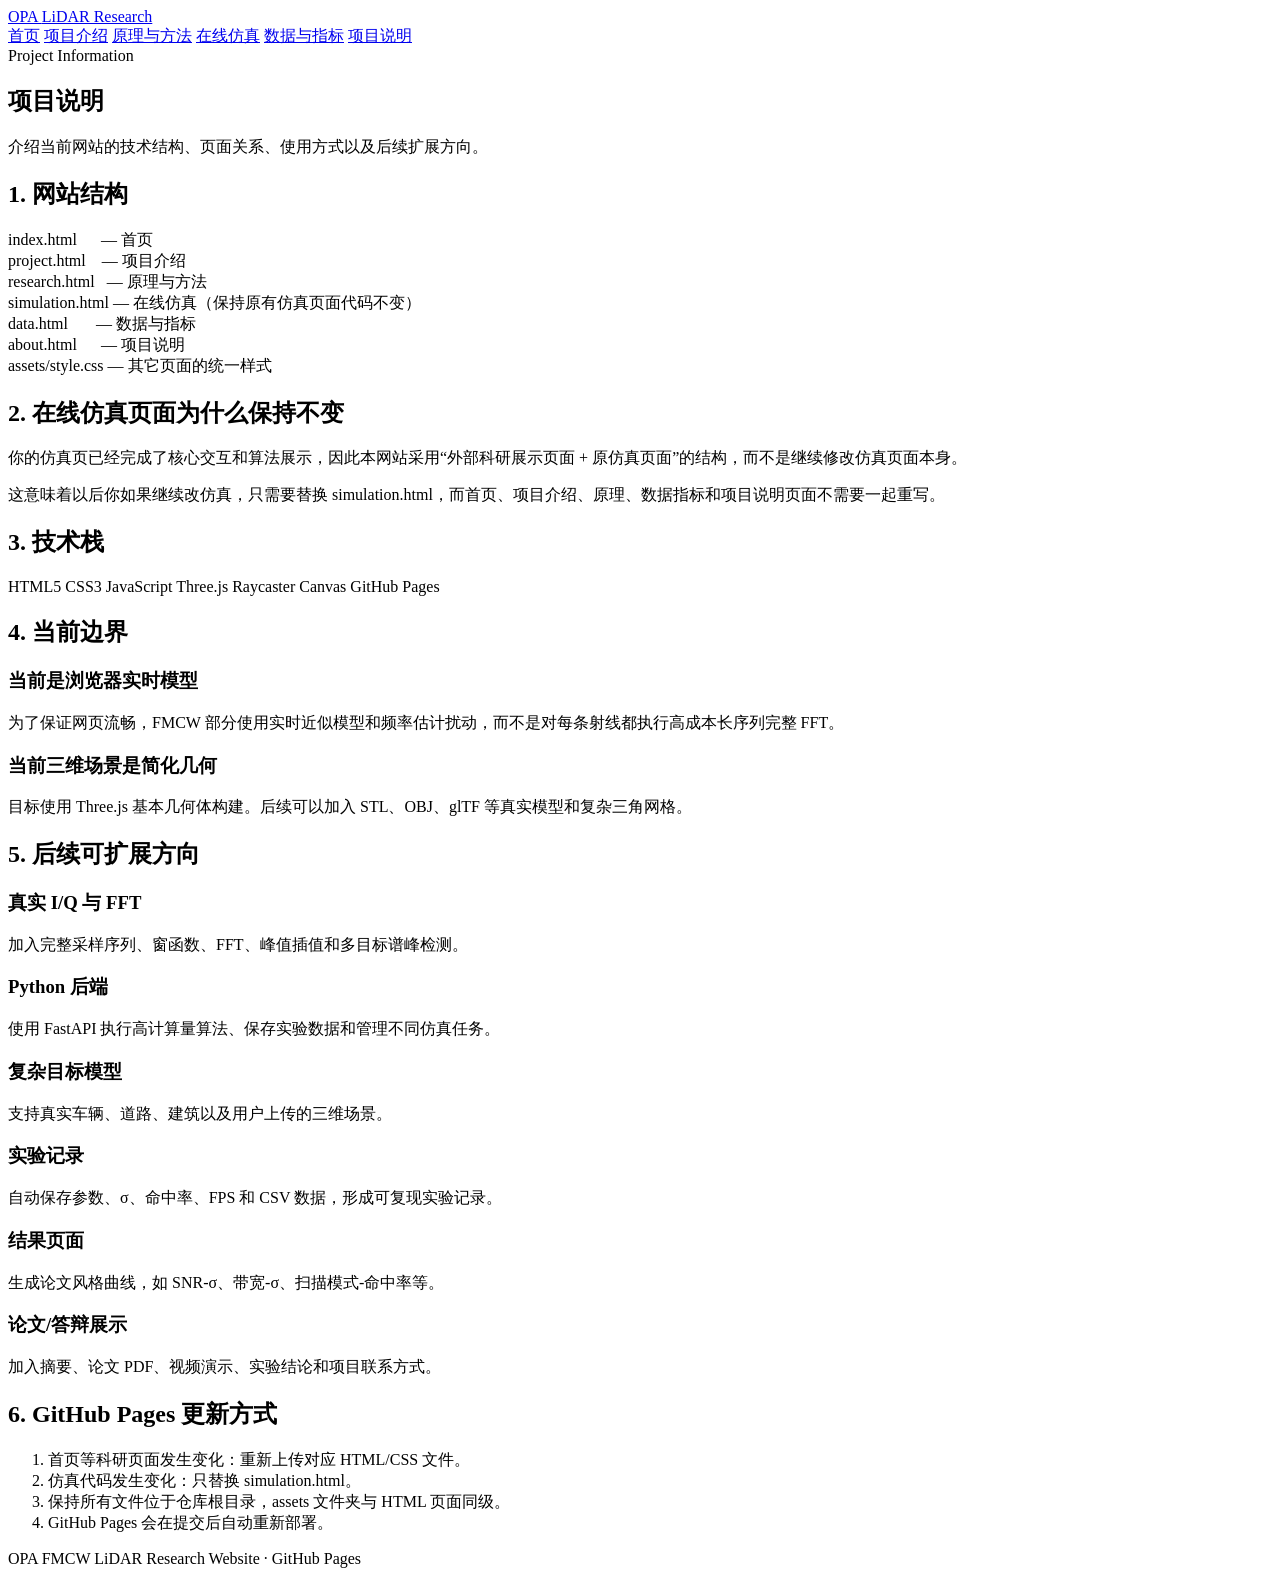
==== about.html @ c58f137f "Add files via upload" ====
<!DOCTYPE html>
<html lang="zh-CN">
<head>
<meta charset="UTF-8">
<meta name="viewport" content="width=device-width,initial-scale=1.0">
<title>项目说明 | OPA FMCW LiDAR</title>
<link rel="stylesheet" href="assets/style.css">
</head>
<body>

<header class="nav">
  <div class="container nav-inner">
    <a class="brand" href="index.html">OPA <span>LiDAR Research</span></a>
    <nav class="menu">
      <a href="index.html">首页</a>
      <a href="project.html">项目介绍</a>
      <a href="research.html">原理与方法</a>
      <a href="simulation.html">在线仿真</a>
      <a href="data.html">数据与指标</a>
      <a href="about.html">项目说明</a>
    </nav>
  </div>
</header>


<main>
<section class="page-title"><div class="container">
<div class="kicker">Project Information</div>
<h1>项目说明</h1>
<p class="section-lead">介绍当前网站的技术结构、页面关系、使用方式以及后续扩展方向。</p>
</div></section>

<section class="section"><div class="container">
<h2>1. 网站结构</h2>
<div class="codebox">
index.html&nbsp;&nbsp;&nbsp;&nbsp;&nbsp;&nbsp;— 首页<br>
project.html&nbsp;&nbsp;&nbsp;&nbsp;— 项目介绍<br>
research.html&nbsp;&nbsp;&nbsp;— 原理与方法<br>
simulation.html&nbsp;— 在线仿真（保持原有仿真页面代码不变）<br>
data.html&nbsp;&nbsp;&nbsp;&nbsp;&nbsp;&nbsp;&nbsp;— 数据与指标<br>
about.html&nbsp;&nbsp;&nbsp;&nbsp;&nbsp;&nbsp;— 项目说明<br>
assets/style.css&nbsp;— 其它页面的统一样式
</div>
</div></section>

<section class="section"><div class="container">
<h2>2. 在线仿真页面为什么保持不变</h2>
<p class="section-lead">你的仿真页已经完成了核心交互和算法展示，因此本网站采用“外部科研展示页面 + 原仿真页面”的结构，而不是继续修改仿真页面本身。</p>
<div class="note">这意味着以后你如果继续改仿真，只需要替换 simulation.html，而首页、项目介绍、原理、数据指标和项目说明页面不需要一起重写。</div>
</div></section>

<section class="section"><div class="container">
<h2>3. 技术栈</h2>
<div>
<span class="badge">HTML5</span>
<span class="badge">CSS3</span>
<span class="badge">JavaScript</span>
<span class="badge">Three.js</span>
<span class="badge">Raycaster</span>
<span class="badge">Canvas</span>
<span class="badge">GitHub Pages</span>
</div>
</div></section>

<section class="section"><div class="container">
<h2>4. 当前边界</h2>
<div class="grid2">
<div class="card"><h3>当前是浏览器实时模型</h3><p>为了保证网页流畅，FMCW 部分使用实时近似模型和频率估计扰动，而不是对每条射线都执行高成本长序列完整 FFT。</p></div>
<div class="card"><h3>当前三维场景是简化几何</h3><p>目标使用 Three.js 基本几何体构建。后续可以加入 STL、OBJ、glTF 等真实模型和复杂三角网格。</p></div>
</div>
</div></section>

<section class="section"><div class="container">
<h2>5. 后续可扩展方向</h2>
<div class="grid3">
<div class="card"><h3>真实 I/Q 与 FFT</h3><p>加入完整采样序列、窗函数、FFT、峰值插值和多目标谱峰检测。</p></div>
<div class="card"><h3>Python 后端</h3><p>使用 FastAPI 执行高计算量算法、保存实验数据和管理不同仿真任务。</p></div>
<div class="card"><h3>复杂目标模型</h3><p>支持真实车辆、道路、建筑以及用户上传的三维场景。</p></div>
<div class="card"><h3>实验记录</h3><p>自动保存参数、σ、命中率、FPS 和 CSV 数据，形成可复现实验记录。</p></div>
<div class="card"><h3>结果页面</h3><p>生成论文风格曲线，如 SNR-σ、带宽-σ、扫描模式-命中率等。</p></div>
<div class="card"><h3>论文/答辩展示</h3><p>加入摘要、论文 PDF、视频演示、实验结论和项目联系方式。</p></div>
</div>
</div></section>

<section class="section"><div class="container">
<h2>6. GitHub Pages 更新方式</h2>
<ol class="list-clean">
<li>首页等科研页面发生变化：重新上传对应 HTML/CSS 文件。</li>
<li>仿真代码发生变化：只替换 simulation.html。</li>
<li>保持所有文件位于仓库根目录，assets 文件夹与 HTML 页面同级。</li>
<li>GitHub Pages 会在提交后自动重新部署。</li>
</ol>
</div></section>
</main>

<footer class="footer"><div class="container">OPA FMCW LiDAR Research Website · GitHub Pages</div></footer>
</body>
</html>
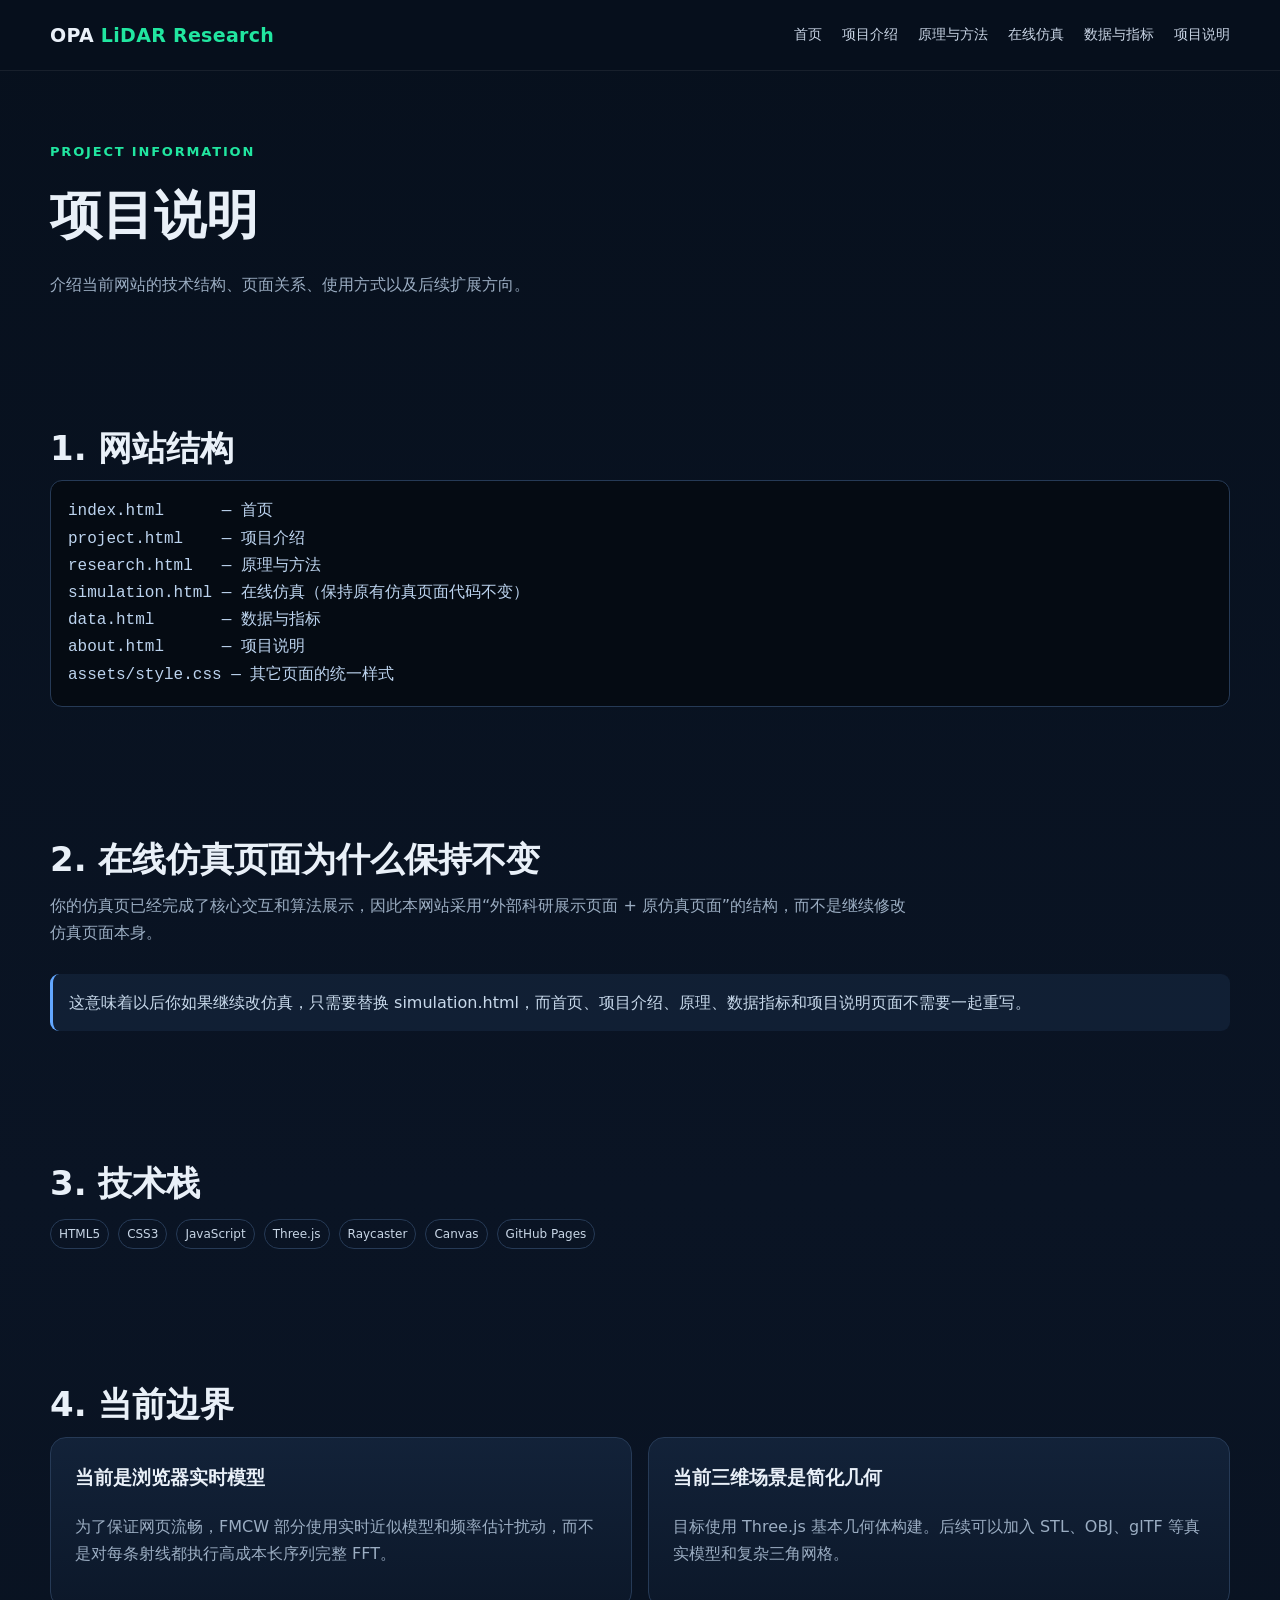
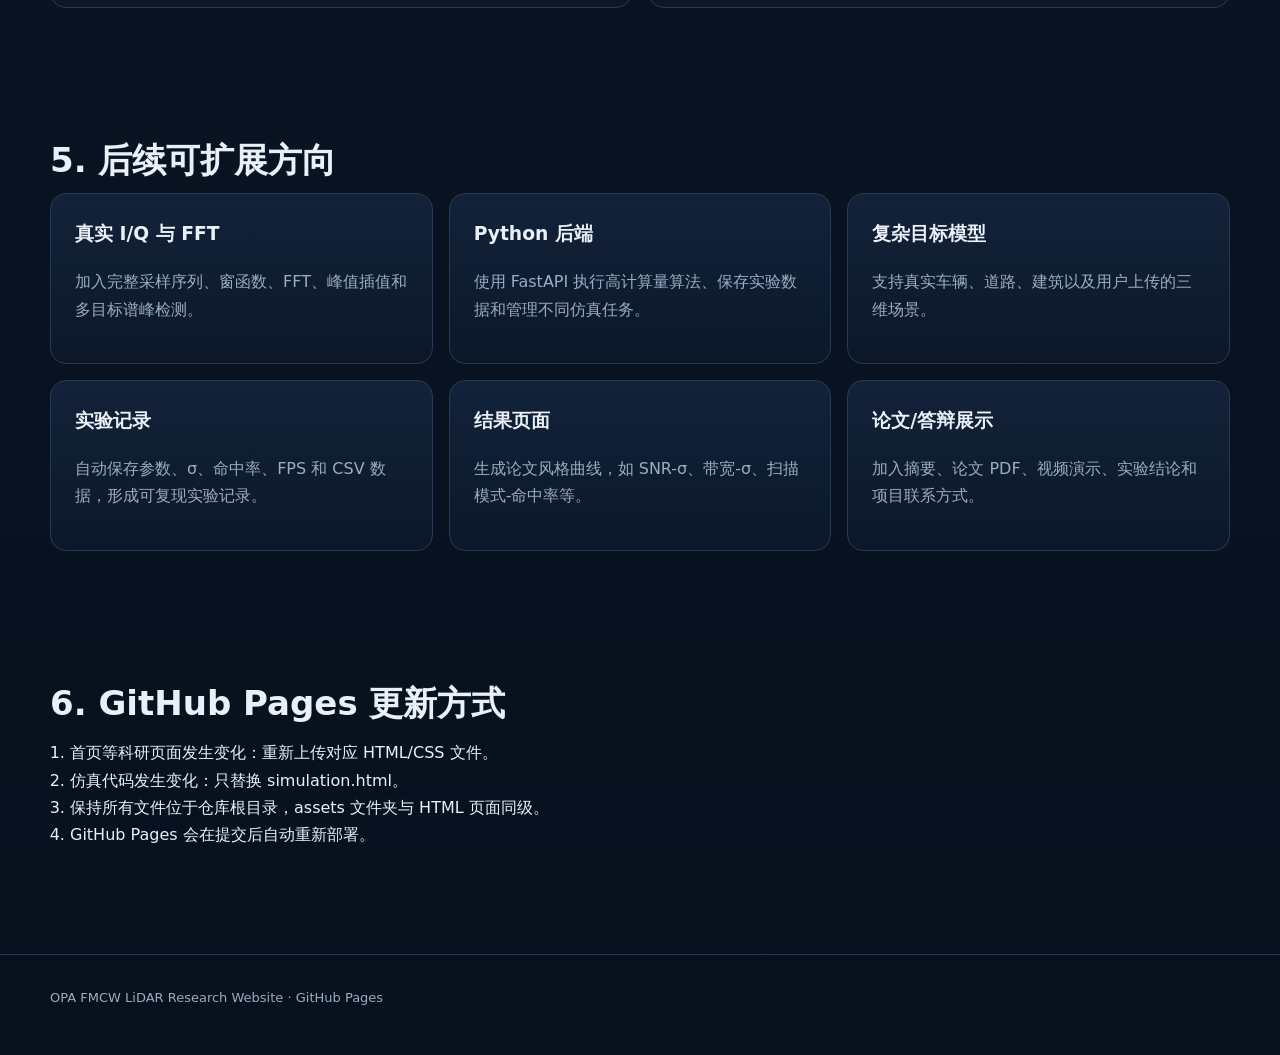
==== commit cc26bba3: "Add files via upload" ====
--- a/about.html
+++ b/about.html
@@ -4,7 +4,7 @@
 <meta charset="UTF-8">
 <meta name="viewport" content="width=device-width,initial-scale=1.0">
 <title>项目说明 | OPA FMCW LiDAR</title>
-<link rel="stylesheet" href="assets/style.css">
+<link rel="stylesheet" href="style.css">
 </head>
 <body>
 
--- a/style.css
+++ b/style.css
@@ -0,0 +1,113 @@
+
+:root{
+  --bg:#07101d;
+  --bg2:#0b1525;
+  --panel:#101d31;
+  --panel2:#13233a;
+  --line:#263a56;
+  --text:#e9f0f8;
+  --muted:#9badc2;
+  --accent:#21e6a0;
+  --blue:#63a7ff;
+  --yellow:#f3cb67;
+  --pink:#f6a6d8;
+}
+*{box-sizing:border-box}
+html{scroll-behavior:smooth}
+body{
+  margin:0;
+  background:linear-gradient(180deg,#07101d 0%,#0a1424 45%,#07101d 100%);
+  color:var(--text);
+  font-family:Inter,ui-sans-serif,system-ui,-apple-system,BlinkMacSystemFont,"Segoe UI","Microsoft YaHei",sans-serif;
+  line-height:1.7;
+}
+a{color:inherit;text-decoration:none}
+.container{width:min(1180px,calc(100% - 40px));margin:0 auto}
+.nav{
+  position:sticky;top:0;z-index:100;
+  background:rgba(7,16,29,.9);
+  backdrop-filter:blur(14px);
+  border-bottom:1px solid rgba(255,255,255,.07);
+}
+.nav-inner{height:70px;display:flex;align-items:center;justify-content:space-between;gap:20px}
+.brand{font-size:19px;font-weight:850;letter-spacing:.3px}
+.brand span{color:var(--accent)}
+.menu{display:flex;flex-wrap:wrap;gap:20px;color:#c9d5e5;font-size:14px}
+.menu a:hover{color:#fff}
+.hero{padding:92px 0 72px}
+.kicker{color:var(--accent);font-size:13px;font-weight:800;letter-spacing:.14em;text-transform:uppercase}
+.hero h1{font-size:clamp(42px,7vw,78px);line-height:1.04;margin:16px 0 18px;max-width:1050px}
+.hero p{max-width:820px;color:var(--muted);font-size:18px}
+.actions{display:flex;flex-wrap:wrap;gap:12px;margin-top:28px}
+.btn{
+  display:inline-flex;align-items:center;justify-content:center;
+  min-height:44px;padding:0 18px;border-radius:10px;
+  border:1px solid var(--line);background:var(--panel);font-weight:750;
+}
+.btn.primary{background:var(--accent);color:#031e16;border-color:var(--accent)}
+.btn:hover{transform:translateY(-1px)}
+.metrics{display:grid;grid-template-columns:repeat(4,1fr);gap:14px;margin-top:48px}
+.metric,.card{
+  border:1px solid var(--line);
+  background:linear-gradient(180deg,rgba(19,35,58,.95),rgba(12,24,42,.95));
+  border-radius:16px;
+}
+.metric{padding:20px}
+.metric b{font-size:28px;display:block;color:#fff}
+.metric span{color:var(--muted);font-size:13px}
+.section{padding:66px 0}
+.section h2{font-size:34px;line-height:1.2;margin:0 0 12px}
+.section h3{margin-top:0}
+.section-lead{max-width:860px;color:var(--muted);margin:0 0 28px}
+.grid2{display:grid;grid-template-columns:repeat(2,1fr);gap:16px}
+.grid3{display:grid;grid-template-columns:repeat(3,1fr);gap:16px}
+.grid4{display:grid;grid-template-columns:repeat(4,1fr);gap:14px}
+.card{padding:24px}
+.card p,.card li{color:var(--muted)}
+.tag{
+  display:inline-flex;padding:4px 9px;border-radius:999px;
+  background:rgba(33,230,160,.1);color:var(--accent);
+  font-size:12px;font-weight:700;margin-bottom:10px
+}
+.flow{display:grid;grid-template-columns:repeat(5,1fr);gap:10px}
+.step{
+  background:var(--panel);border:1px solid var(--line);
+  padding:18px 10px;border-radius:13px;text-align:center
+}
+.step b{display:block;margin-bottom:5px}
+.note{
+  border-left:3px solid var(--blue);
+  background:rgba(99,167,255,.08);padding:15px 16px;border-radius:9px;color:#c8d9eb
+}
+.codebox{
+  background:#050b13;border:1px solid var(--line);border-radius:12px;
+  padding:17px;overflow:auto;font-family:Consolas,monospace;color:#bdd4ef
+}
+.tablewrap{overflow:auto;border:1px solid var(--line);border-radius:14px}
+table{width:100%;border-collapse:collapse;background:var(--panel);min-width:760px}
+th,td{padding:13px 14px;text-align:left;border-bottom:1px solid var(--line)}
+th{background:#12243d;color:#dbe9f8}
+td{color:var(--muted)}
+.timeline{display:grid;gap:12px}
+.timeline-item{display:grid;grid-template-columns:110px 1fr;gap:16px}
+.timeline-item .n{color:var(--accent);font-weight:800}
+.eq{
+  font-family:Cambria,Georgia,serif;font-size:20px;padding:16px;
+  background:#08111f;border:1px solid var(--line);border-radius:12px;
+}
+.list-clean{padding-left:20px;margin-bottom:0}
+.badge{
+  display:inline-block;padding:4px 8px;border:1px solid var(--line);
+  border-radius:999px;color:#c8d6e6;font-size:12px;margin:3px 4px 3px 0
+}
+.footer{border-top:1px solid var(--line);margin-top:40px;padding:32px 0 46px;color:var(--muted);font-size:13px}
+.page-title{padding:70px 0 35px}
+.page-title h1{font-size:52px;margin:8px 0 12px}
+.small{font-size:13px;color:var(--muted)}
+@media(max-width:900px){
+  .menu{gap:10px;font-size:12px}
+  .metrics,.grid4,.grid3,.grid2,.flow{grid-template-columns:1fr}
+  .hero{padding-top:58px}
+  .timeline-item{grid-template-columns:1fr}
+  .page-title h1{font-size:40px}
+}
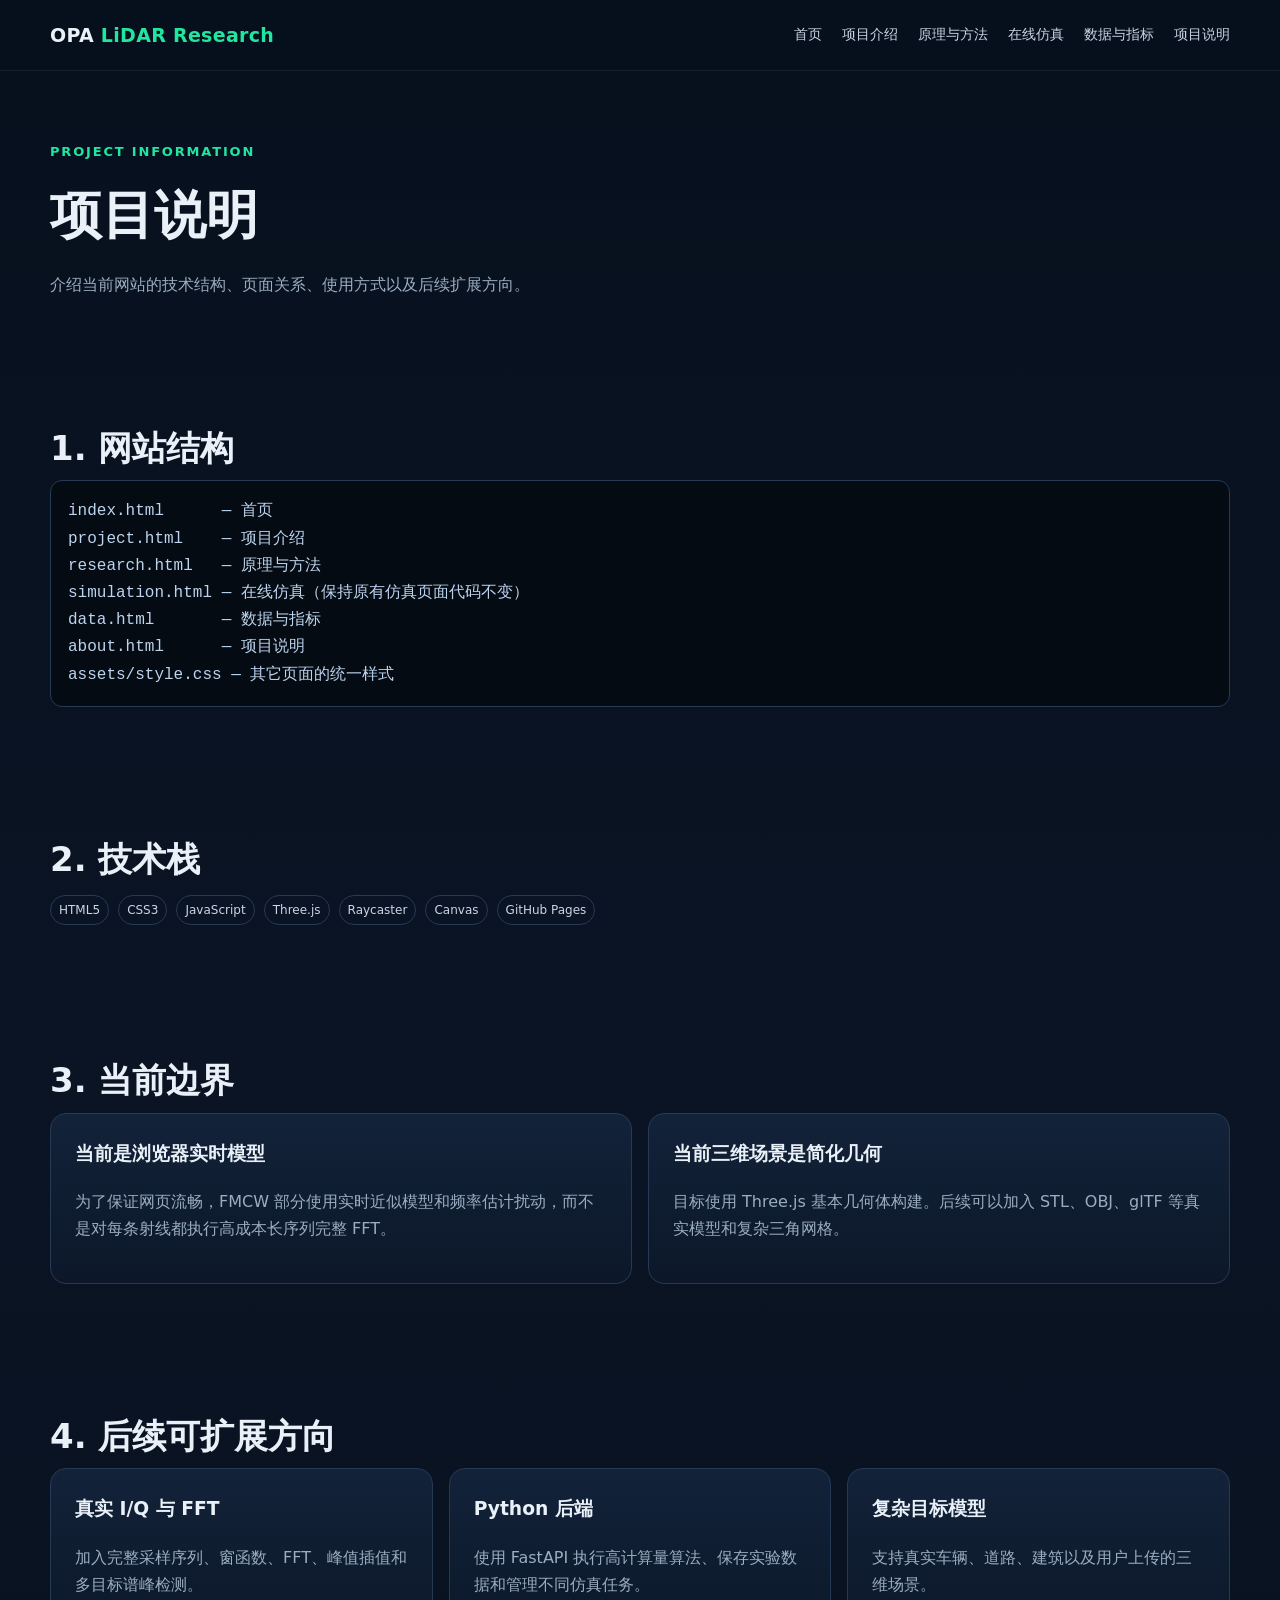
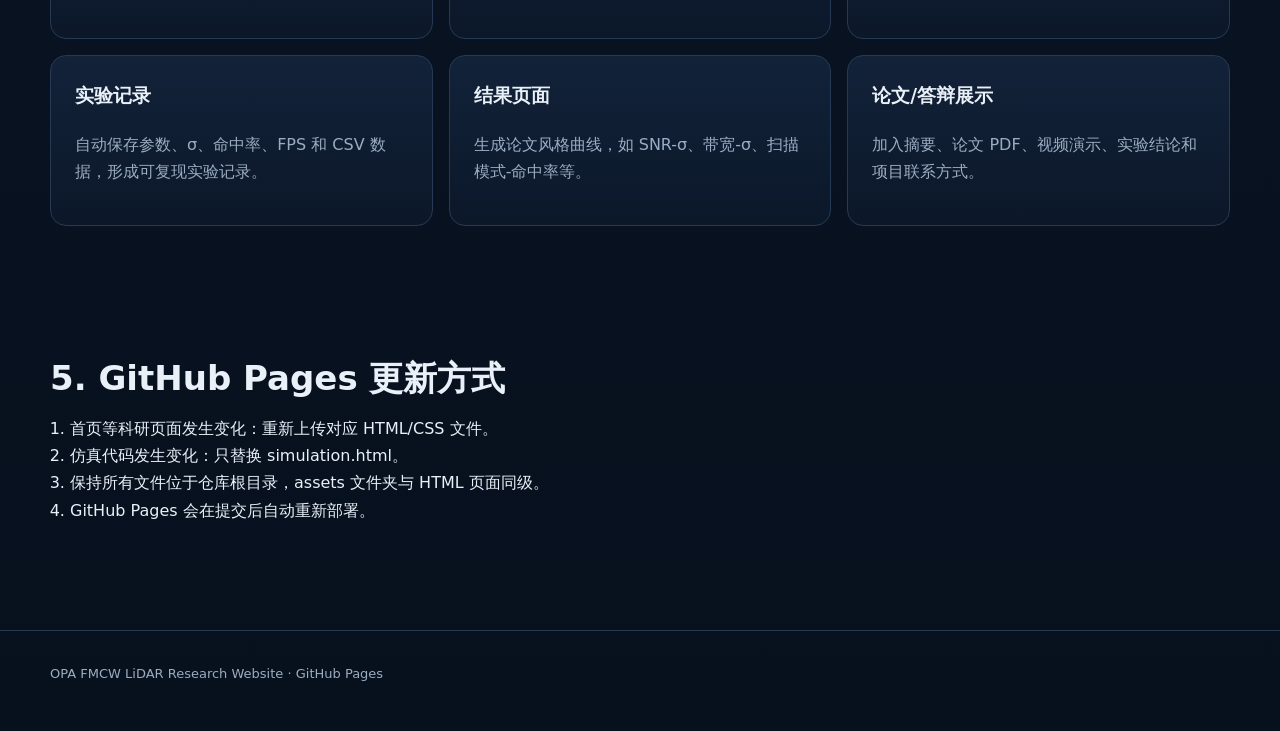
==== commit 973e9a9b: "Add files via upload" ====
--- a/about.html
+++ b/about.html
@@ -43,14 +43,9 @@
 </div>
 </div></section>
 
-<section class="section"><div class="container">
-<h2>2. 在线仿真页面为什么保持不变</h2>
-<p class="section-lead">你的仿真页已经完成了核心交互和算法展示，因此本网站采用“外部科研展示页面 + 原仿真页面”的结构，而不是继续修改仿真页面本身。</p>
-<div class="note">这意味着以后你如果继续改仿真，只需要替换 simulation.html，而首页、项目介绍、原理、数据指标和项目说明页面不需要一起重写。</div>
-</div></section>
 
 <section class="section"><div class="container">
-<h2>3. 技术栈</h2>
+<h2>2. 技术栈</h2>
 <div>
 <span class="badge">HTML5</span>
 <span class="badge">CSS3</span>
@@ -63,7 +58,7 @@
 </div></section>
 
 <section class="section"><div class="container">
-<h2>4. 当前边界</h2>
+<h2>3. 当前边界</h2>
 <div class="grid2">
 <div class="card"><h3>当前是浏览器实时模型</h3><p>为了保证网页流畅，FMCW 部分使用实时近似模型和频率估计扰动，而不是对每条射线都执行高成本长序列完整 FFT。</p></div>
 <div class="card"><h3>当前三维场景是简化几何</h3><p>目标使用 Three.js 基本几何体构建。后续可以加入 STL、OBJ、glTF 等真实模型和复杂三角网格。</p></div>
@@ -71,7 +66,7 @@
 </div></section>
 
 <section class="section"><div class="container">
-<h2>5. 后续可扩展方向</h2>
+<h2>4. 后续可扩展方向</h2>
 <div class="grid3">
 <div class="card"><h3>真实 I/Q 与 FFT</h3><p>加入完整采样序列、窗函数、FFT、峰值插值和多目标谱峰检测。</p></div>
 <div class="card"><h3>Python 后端</h3><p>使用 FastAPI 执行高计算量算法、保存实验数据和管理不同仿真任务。</p></div>
@@ -83,7 +78,7 @@
 </div></section>
 
 <section class="section"><div class="container">
-<h2>6. GitHub Pages 更新方式</h2>
+<h2>5. GitHub Pages 更新方式</h2>
 <ol class="list-clean">
 <li>首页等科研页面发生变化：重新上传对应 HTML/CSS 文件。</li>
 <li>仿真代码发生变化：只替换 simulation.html。</li>
